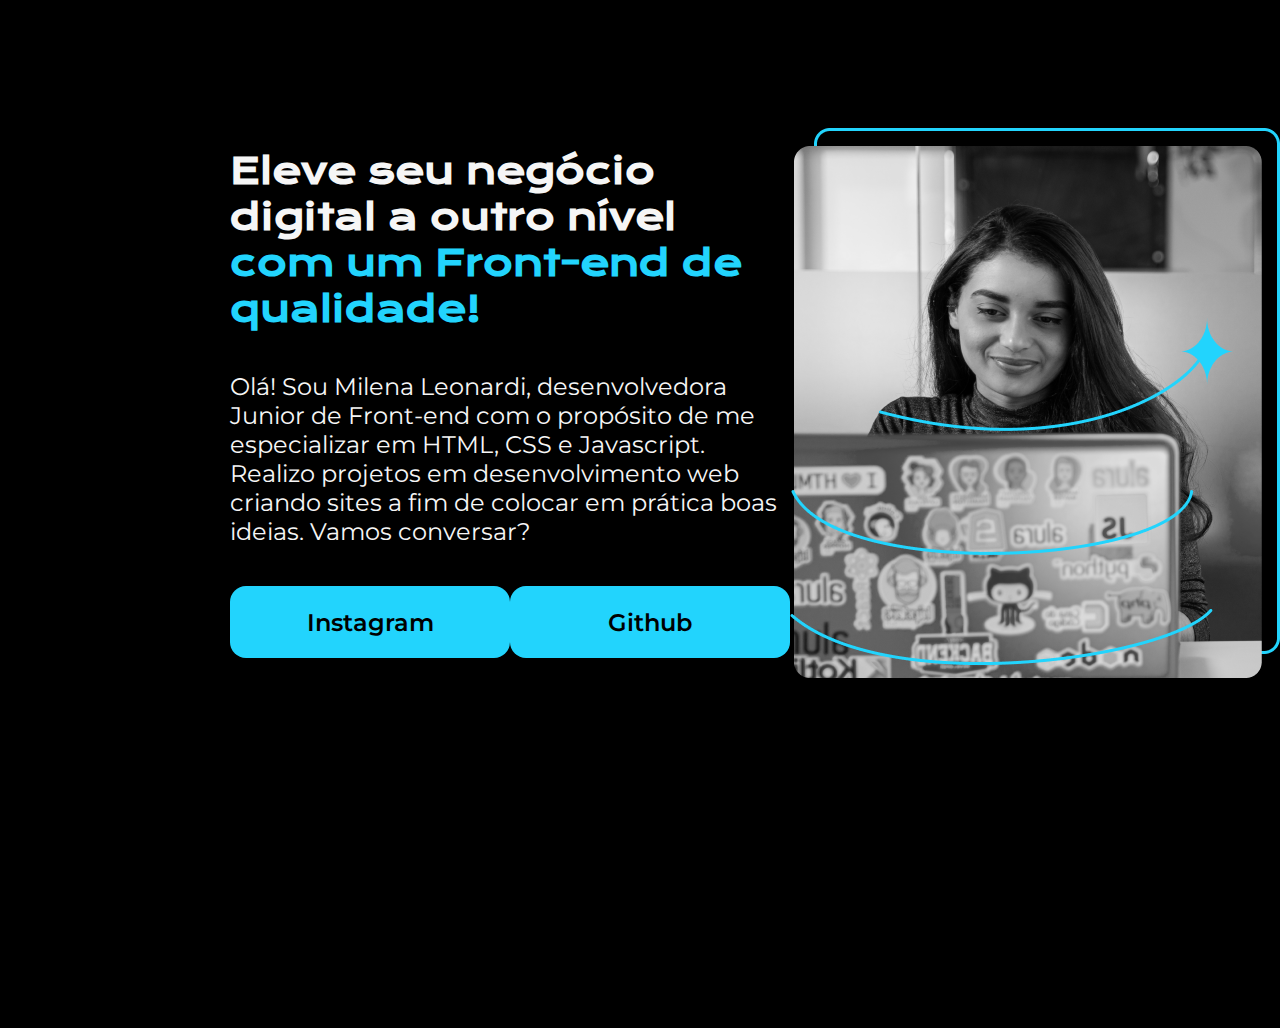
==== index.html @ 0413f701 "initial commit" ====
<!DOCTYPE html>
<html lang="pt-br">
  <head>
    <meta charset="UTF-8" />
    <meta http-equiv="X-UA-Compatible" content="IE=edge" />
    <meta name="viewport" content="width=device-width, initial-scale=1.0" />
    <title>Portifolio</title>
    <link rel="stylesheet" href="style.css" />
  </head>
  <body>
    <header></header>
    <main class="container">
      <section class="container__content">
        <h1 class="container__content__title">
          Eleve seu negócio digital a outro nível
          <strong class="titulo-destaque"
            >com um Front-end de qualidade!</strong
          >
        </h1>
        <p class="container__content__text">
          Olá! Sou Milena Leonardi, desenvolvedora Junior de Front-end com o
          propósito de me especializar em HTML, CSS e Javascript. Realizo
          projetos em desenvolvimento web criando sites a fim de colocar em
          prática boas ideias. Vamos conversar?
        </p>
        <div class="container__links">
          <a
            class="container__links__link"
            href="https://www.instagram.com/milenaleonardi/"
            >Instagram</a
          >
          <a
            class="container__links__link"
            href="https://github.com/milenaleonardi"
            >Github</a
          >
        </div>
      </section>
      <img src="Imagem.png" alt="Profile picture" />
    </main>
    <footer></footer>
  </body>
</html>
---- style.css ----
@import url("https://fonts.googleapis.com/css2?family=Krona+One&display=swap");
@import url("https://fonts.googleapis.com/css2?family=Krona+One&family=Montserrat&display=swap");

* {
  margin: 0;
  padding: 0;
}

body {
  box-sizing: border-box; /* impede que elementos saiam do body */
  height: 100vh; /* viewport height :: porção de área visível */
  background-color: #000000;
  color: #f6f6f6;
}

.titulo-destaque {
  color: #22d4fd;
}

.container {
  margin: 10% 18%;
  display: flex; /* todos os itens são dispostos na mesma linha(row) */
  align-items: center; /* alinhar todos os itens no centro (center) */
  justify-content: space-between; /* espaçamento entre itens */
}

.container__content {
  width: 615px;
  display: flex;
  flex-direction: column;
  gap: 40px; /* gap :: tamanho dos espaços entre linhas e colunas*/
}

.container__content__title {
  font-size: 36px;
  font-family: "Krona One", sans-serif;
}

.container__content__text {
  font-size: 24px;
  font-family: "Montserrat", sans-serif;
}

.container__links {
  display: flex;
  justify-content: space-between;
}

.container__links__link {
  background-color: #22d4fd;
  width: 280px;
  text-align: center;
  border-radius: 16px;
  font-size: 24px;
  font-family: "Montserrat", sans-serif;
  font-weight: 600;
  color: #000000;
  padding: 21.5px 0; /* padding: aumentar espaço entre conteudo e borda*/
  text-decoration: none;
}
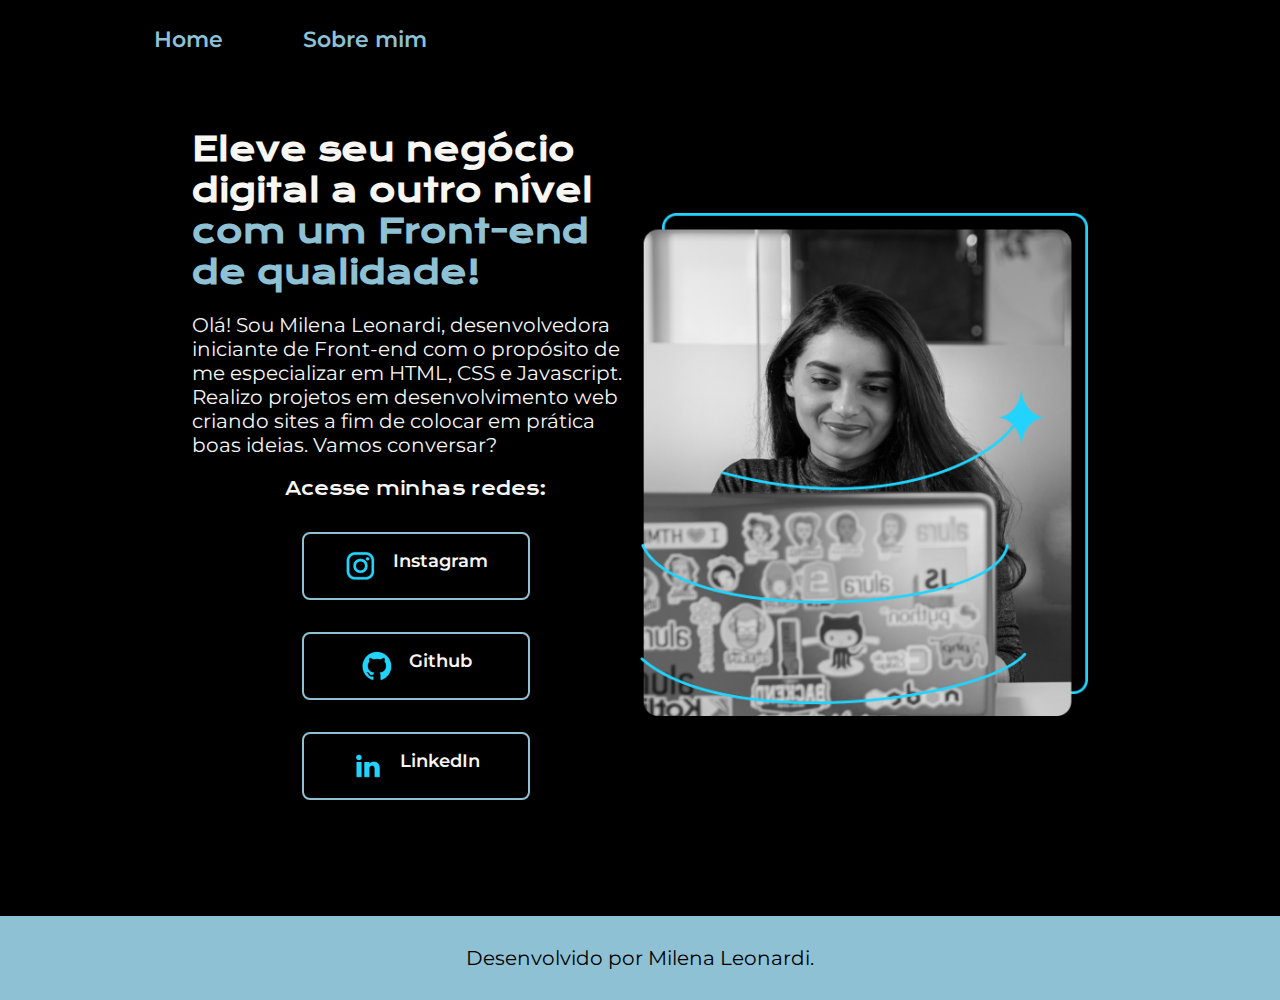
==== commit c9b940d8: "portfolio updated" ====
--- a/index.html
+++ b/index.html
@@ -4,11 +4,16 @@
     <meta charset="UTF-8" />
     <meta http-equiv="X-UA-Compatible" content="IE=edge" />
     <meta name="viewport" content="width=device-width, initial-scale=1.0" />
-    <title>Portifolio</title>
-    <link rel="stylesheet" href="style.css" />
+    <title>Home | Portifolio</title>
+    <link rel="stylesheet" href="./styles/style.css" />
   </head>
   <body>
-    <header></header>
+    <header class="header">
+      <nav class="header__menu">
+        <a class="header__menu__link" href="index.html">Home</a>
+        <a class="header__menu__link" href="about.html">Sobre mim</a>
+      </nav>
+    </header>
     <main class="container">
       <section class="container__content">
         <h1 class="container__content__title">
@@ -18,26 +23,44 @@
           >
         </h1>
         <p class="container__content__text">
-          Olá! Sou Milena Leonardi, desenvolvedora Junior de Front-end com o
+          Olá! Sou Milena Leonardi, desenvolvedora iniciante de Front-end com o
           propósito de me especializar em HTML, CSS e Javascript. Realizo
           projetos em desenvolvimento web criando sites a fim de colocar em
           prática boas ideias. Vamos conversar?
         </p>
         <div class="container__links">
+          <h2 class="container__links__subtitle">Acesse minhas redes:</h2>
           <a
-            class="container__links__link"
+            class="container__links__nav"
             href="https://www.instagram.com/milenaleonardi/"
-            >Instagram</a
+          >
+            <img src="./assets/logo_instagram.png" alt="Instagram logo" />
+            Instagram</a
           >
           <a
-            class="container__links__link"
+            class="container__links__nav"
             href="https://github.com/milenaleonardi"
-            >Github</a
+          >
+            <img src="./assets/Logo_Github.png" alt="Github logo" />
+            Github</a
+          >
+          <a
+            class="container__links__nav"
+            href="https://www.linkedin.com/in/milena-leonardi/"
+          >
+            <img src="./assets/Logo_linkedin.png" alt="Linkedin logo" />
+            LinkedIn</a
           >
         </div>
       </section>
-      <img src="Imagem.png" alt="Profile picture" />
+      <img
+        class="container__image"
+        src="./assets/Imagem.png"
+        alt="Imagem portifolio"
+      />
     </main>
-    <footer></footer>
+    <footer class="footer">
+      <p>Desenvolvido por Milena Leonardi.</p>
+    </footer>
   </body>
 </html>
--- a/styles/style.css
+++ b/styles/style.css
@@ -0,0 +1,119 @@
+@import url("https://fonts.googleapis.com/css2?family=Krona+One&display=swap");
+@import url("https://fonts.googleapis.com/css2?family=Krona+One&family=Montserrat&display=swap");
+
+/* definindo variáveis globais */
+:root {
+  --pri--color: #000000;
+  --sec--color: #f7f6f2;
+  --ter--color: #8fc1d4;
+  --hover--color: #272727;
+
+  --pri--font: "Krona One", sans-serif;
+  --sec--font: "Montserrat", sans-serif;
+}
+
+* {
+  margin: 0;
+  padding: 0;
+}
+
+body {
+  box-sizing: border-box; /* impede que elementos saiam do body */
+  /* height: 100vh; viewport height :: porção de área visível */
+  background-color: var(--pri--color);
+  color: var(--sec--color);
+}
+
+.header {
+  padding: 2% 0 0 12%;
+}
+
+.header__menu {
+  display: flex;
+  gap: 80px;
+}
+
+.header__menu__link {
+  font-family: var(--sec--font);
+  font-size: 1.375rem;
+  font-weight: 600;
+  color: var(--ter--color);
+  text-decoration: none;
+}
+
+.titulo-destaque {
+  color: var(--ter--color);
+}
+
+.container {
+  padding: 6% 15%;
+  display: flex; /* todos os itens são dispostos na mesma linha(row) */
+  align-items: center; /* alinhar todos os itens no centro (center) */
+  justify-content: space-between; /* espaçamento entre itens */
+}
+
+.container__content {
+  width: 50%;
+  display: flex;
+  flex-direction: column;
+  gap: 20px; /* gap :: tamanho dos espaços entre linhas e colunas*/
+}
+
+.container__content__title {
+  font-size: 2rem; /*converter para rem para obter escalas relativos 1rem = 16px*/
+  font-family: var(--pri--font);
+}
+
+.container__content__text {
+  font-size: 1.25rem;
+  font-family: var(--sec--font);
+}
+
+.container__links {
+  display: flex;
+  flex-direction: column;
+  justify-content: space-between;
+  align-items: center; /* alinhar/centralizar itens verticalmente */
+  gap: 32px;
+}
+
+.container__links__subtitle {
+  font-family: var(--pri--font);
+  font-weight: 400;
+  font-size: 1.125rem;
+}
+
+.container__links__nav {
+  display: flex;
+  justify-content: center;
+  gap: 16px;
+  width: 50%;
+  text-align: center;
+  border: 2px solid var(--ter--color);
+  border-radius: 8px;
+  font-size: 1.125rem;
+  font-family: var(--sec--font);
+  font-weight: 600;
+  color: var(--sec--color);
+  padding: 16px 0; /* padding: aumentar espaço entre conteudo e borda*/
+  text-decoration: none;
+}
+
+.container__links__link:hover {
+  background-color: var(--hover--color);
+}
+
+.container__image {
+  width: 50%;
+}
+
+.footer {
+  color: var(--pri--color);
+  background-color: var(--ter--color);
+  padding: 30px;
+  margin: 3% 0 0 0;
+  text-align: center;
+  font-family: var(--sec--font);
+  font-size: 1.25rem;
+  font-weight: 400;
+}
